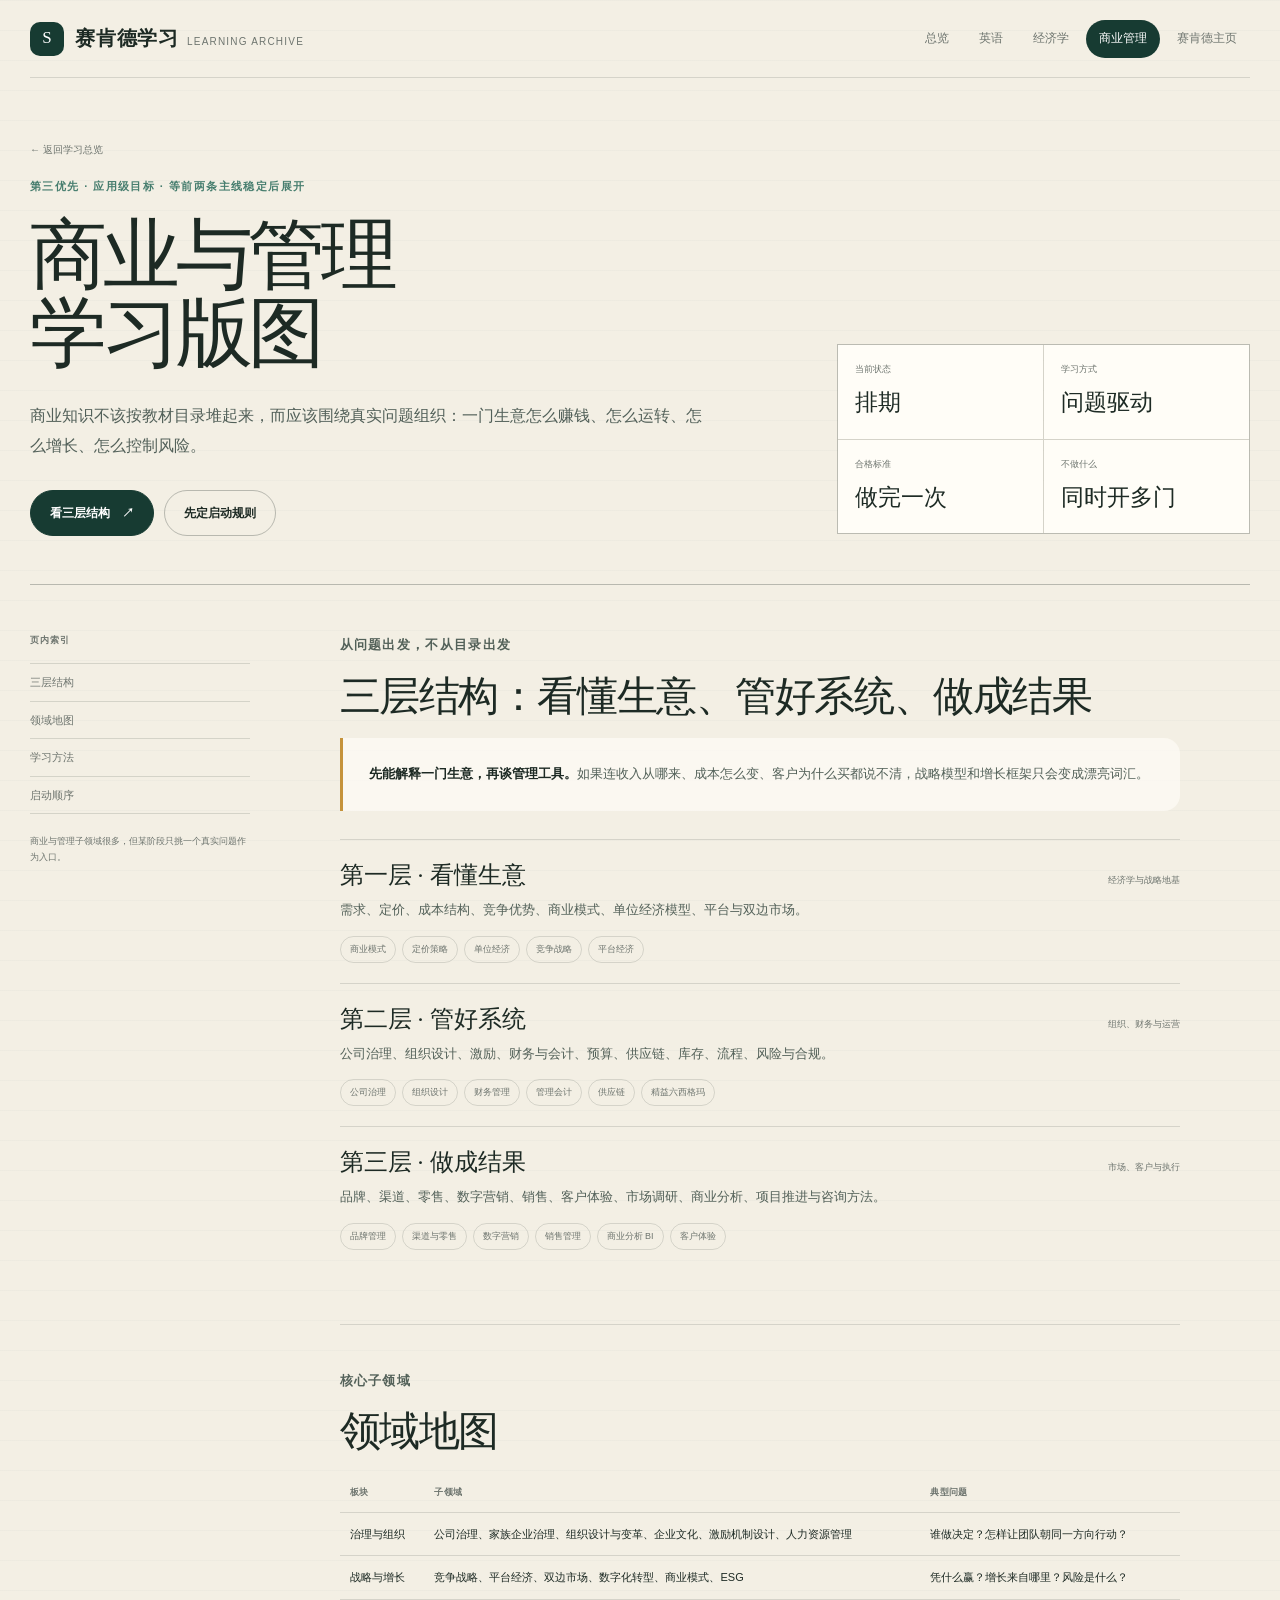
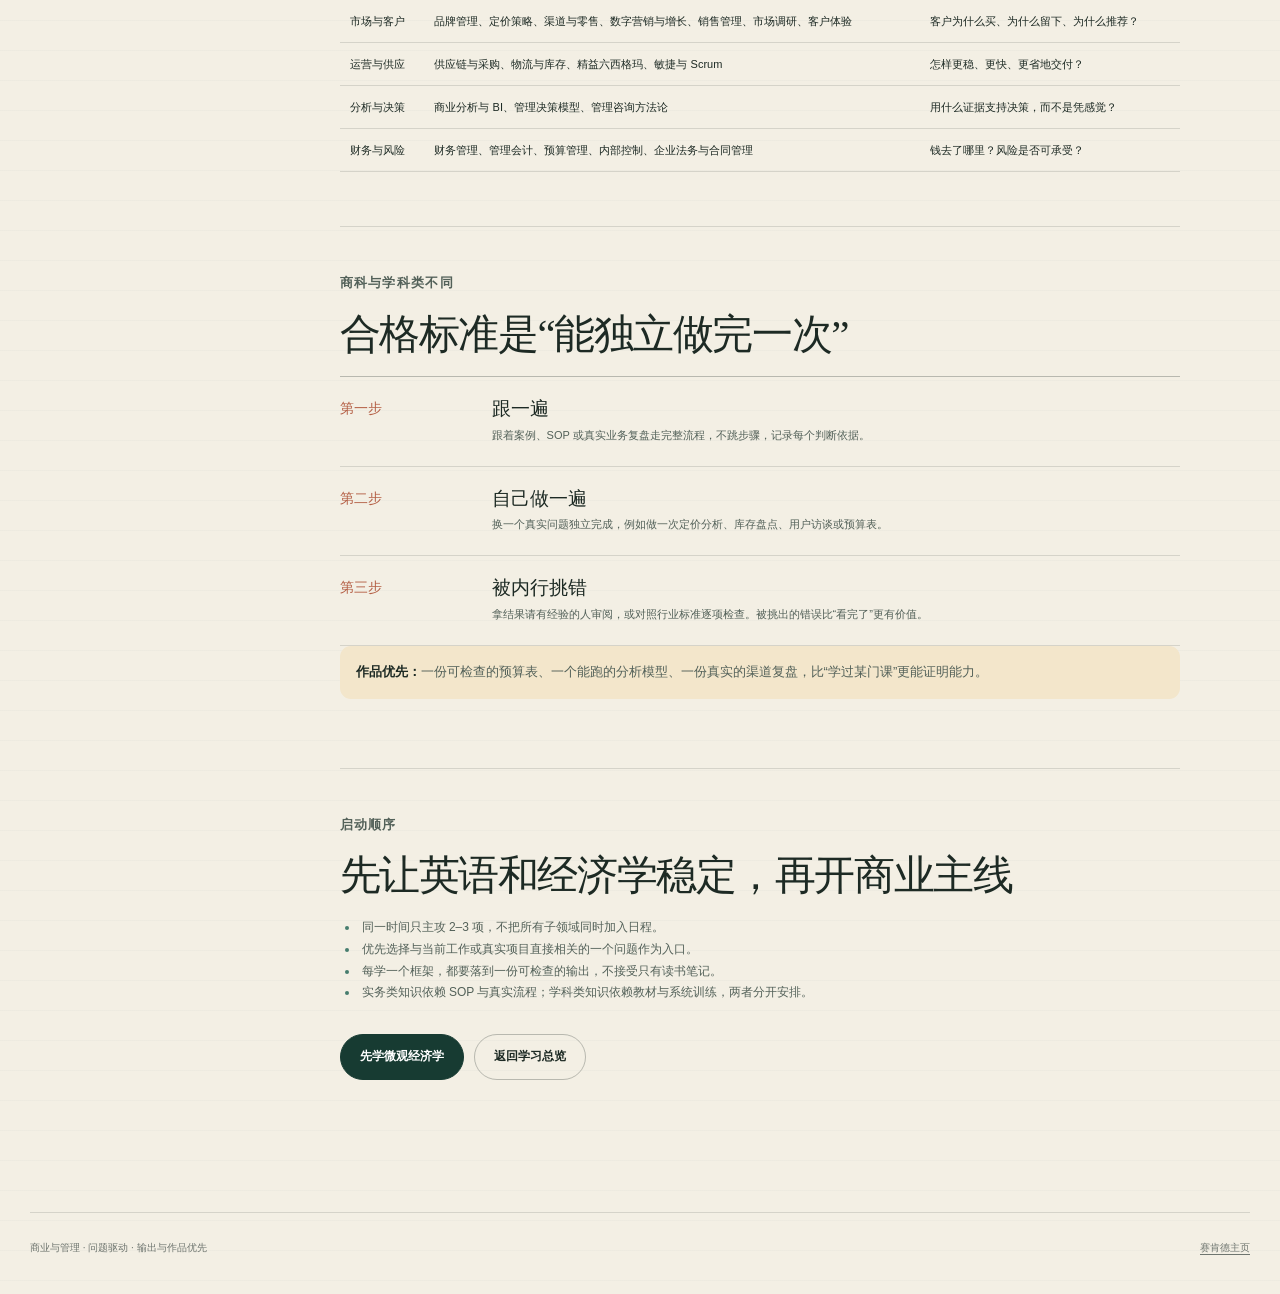
==== business/index.html @ c2c93872 "新增赛肯德学习站" ====
<!doctype html>
<html lang="zh-CN">
<head>
  <meta charset="utf-8" />
  <meta name="viewport" content="width=device-width, initial-scale=1" />
  <title>商业与管理学习版图｜赛肯德学习</title>
  <meta name="description" content="商业与管理学习版图：战略、组织、营销、运营、供应链、财务与商业分析，以真实业务问题组织学习。" />
  <meta name="theme-color" content="#f3efe4" />
  <link rel="canonical" href="https://learn.saikende.cn/business/" />
  <link rel="icon" href="data:image/svg+xml,%3Csvg xmlns='http://www.w3.org/2000/svg' viewBox='0 0 64 64'%3E%3Crect width='64' height='64' rx='17' fill='%23173b32'/%3E%3Cpath d='M18 18h28v7H18zm0 11h20v7H18zm0 11h28v7H18z' fill='%23f3efe4'/%3E%3C/svg%3E" />
  <link rel="stylesheet" href="../assets/site.css" />
  <link rel="stylesheet" href="../assets/content.css" />
</head>
<body>
  <header class="page-wrap site-head">
    <a class="brand" href="/" aria-label="赛肯德学习首页">
      <span class="brand-mark">S</span>
      <span class="brand-copy"><strong>赛肯德学习</strong><span>LEARNING ARCHIVE</span></span>
    </a>
    <nav class="site-nav" aria-label="主导航">
      <a href="/">总览</a>
      <a href="../english/">英语</a>
      <a href="../economics/microeconomics/">经济学</a>
      <a href="./" aria-current="page">商业管理</a>
      <a href="https://saikende.cn/">赛肯德主页</a>
    </nav>
  </header>

  <main class="page-wrap">
    <section class="track-hero">
      <div>
        <a class="back-link" href="/">← 返回学习总览</a>
        <p class="hero-mark">第三优先 · 应用级目标 · 等前两条主线稳定后展开</p>
        <h1>商业与管理<br />学习版图</h1>
        <p class="hero-lead">商业知识不该按教材目录堆起来，而应该围绕真实问题组织：一门生意怎么赚钱、怎么运转、怎么增长、怎么控制风险。</p>
        <div class="hero-actions">
          <a class="button button--primary" href="#layers">看三层结构 <span aria-hidden="true">↗</span></a>
          <a class="button" href="#rules">先定启动规则</a>
        </div>
      </div>
      <aside class="track-aside">
        <div class="stat-grid">
          <div class="stat"><small>当前状态</small><strong>排期</strong></div>
          <div class="stat"><small>学习方式</small><strong>问题驱动</strong></div>
          <div class="stat"><small>合格标准</small><strong>做完一次</strong></div>
          <div class="stat"><small>不做什么</small><strong>同时开多门</strong></div>
        </div>
      </aside>
    </section>

    <div class="article-shell">
      <aside class="side-index">
        <h2>页内索引</h2>
        <nav aria-label="页内目录">
          <a href="#layers">三层结构</a>
          <a href="#map">领域地图</a>
          <a href="#method">学习方法</a>
          <a href="#rules">启动顺序</a>
        </nav>
        <p class="side-note">商业与管理子领域很多，但某阶段只挑一个真实问题作为入口。</p>
      </aside>

      <article class="content">
        <section class="content-section" id="layers">
          <p class="section-kicker">从问题出发，不从目录出发</p>
          <h2>三层结构：看懂生意、管好系统、做成结果</h2>
          <div class="lead-box">
            <p><strong>先能解释一门生意，再谈管理工具。</strong>如果连收入从哪来、成本怎么变、客户为什么买都说不清，战略模型和增长框架只会变成漂亮词汇。</p>
          </div>

          <div class="layer">
            <div class="layer-head"><h3>第一层 · 看懂生意</h3><span>经济学与战略地基</span></div>
            <p>需求、定价、成本结构、竞争优势、商业模式、单位经济模型、平台与双边市场。</p>
            <div class="tag-list"><span class="tag">商业模式</span><span class="tag">定价策略</span><span class="tag">单位经济</span><span class="tag">竞争战略</span><span class="tag">平台经济</span></div>
          </div>
          <div class="layer">
            <div class="layer-head"><h3>第二层 · 管好系统</h3><span>组织、财务与运营</span></div>
            <p>公司治理、组织设计、激励、财务与会计、预算、供应链、库存、流程、风险与合规。</p>
            <div class="tag-list"><span class="tag">公司治理</span><span class="tag">组织设计</span><span class="tag">财务管理</span><span class="tag">管理会计</span><span class="tag">供应链</span><span class="tag">精益六西格玛</span></div>
          </div>
          <div class="layer">
            <div class="layer-head"><h3>第三层 · 做成结果</h3><span>市场、客户与执行</span></div>
            <p>品牌、渠道、零售、数字营销、销售、客户体验、市场调研、商业分析、项目推进与咨询方法。</p>
            <div class="tag-list"><span class="tag">品牌管理</span><span class="tag">渠道与零售</span><span class="tag">数字营销</span><span class="tag">销售管理</span><span class="tag">商业分析 BI</span><span class="tag">客户体验</span></div>
          </div>
        </section>

        <section class="content-section" id="map">
          <p class="section-kicker">核心子领域</p>
          <h2>领域地图</h2>
          <table class="map-table">
            <thead><tr><th>板块</th><th>子领域</th><th>典型问题</th></tr></thead>
            <tbody>
              <tr><td>治理与组织</td><td>公司治理、家族企业治理、组织设计与变革、企业文化、激励机制设计、人力资源管理</td><td>谁做决定？怎样让团队朝同一方向行动？</td></tr>
              <tr><td>战略与增长</td><td>竞争战略、平台经济、双边市场、数字化转型、商业模式、ESG</td><td>凭什么赢？增长来自哪里？风险是什么？</td></tr>
              <tr><td>市场与客户</td><td>品牌管理、定价策略、渠道与零售、数字营销与增长、销售管理、市场调研、客户体验</td><td>客户为什么买、为什么留下、为什么推荐？</td></tr>
              <tr><td>运营与供应</td><td>供应链与采购、物流与库存、精益六西格玛、敏捷与 Scrum</td><td>怎样更稳、更快、更省地交付？</td></tr>
              <tr><td>分析与决策</td><td>商业分析与 BI、管理决策模型、管理咨询方法论</td><td>用什么证据支持决策，而不是凭感觉？</td></tr>
              <tr><td>财务与风险</td><td>财务管理、管理会计、预算管理、内部控制、企业法务与合同管理</td><td>钱去了哪里？风险是否可承受？</td></tr>
            </tbody>
          </table>
        </section>

        <section class="content-section" id="method">
          <p class="section-kicker">商科与学科类不同</p>
          <h2>合格标准是“能独立做完一次”</h2>
          <ol class="week-plan">
            <li><time>第一步</time><div><h3>跟一遍</h3><p>跟着案例、SOP 或真实业务复盘走完整流程，不跳步骤，记录每个判断依据。</p></div></li>
            <li><time>第二步</time><div><h3>自己做一遍</h3><p>换一个真实问题独立完成，例如做一次定价分析、库存盘点、用户访谈或预算表。</p></div></li>
            <li><time>第三步</time><div><h3>被内行挑错</h3><p>拿结果请有经验的人审阅，或对照行业标准逐项检查。被挑出的错误比“看完了”更有价值。</p></div></li>
          </ol>
          <p class="example"><strong>作品优先：</strong>一份可检查的预算表、一个能跑的分析模型、一份真实的渠道复盘，比“学过某门课”更能证明能力。</p>
        </section>

        <section class="content-section" id="rules">
          <p class="section-kicker">启动顺序</p>
          <h2>先让英语和经济学稳定，再开商业主线</h2>
          <ul class="dod-list">
            <li>同一时间只主攻 2–3 项，不把所有子领域同时加入日程。</li>
            <li>优先选择与当前工作或真实项目直接相关的一个问题作为入口。</li>
            <li>每学一个框架，都要落到一份可检查的输出，不接受只有读书笔记。</li>
            <li>实务类知识依赖 SOP 与真实流程；学科类知识依赖教材与系统训练，两者分开安排。</li>
          </ul>
          <div class="hero-actions">
            <a class="button button--primary" href="../economics/microeconomics/">先学微观经济学</a>
            <a class="button" href="/">返回学习总览</a>
          </div>
        </section>
      </article>
    </div>
  </main>

  <footer class="page-wrap site-footer">
    <p>商业与管理 · 问题驱动 · 输出与作品优先</p>
    <p><a href="https://saikende.cn/">赛肯德主页</a></p>
  </footer>
</body>
</html>
---- assets/site.css ----
:root {
  color-scheme: light;
  --paper: #f3efe4;
  --paper-2: #e9e2d3;
  --surface: #fffdf7;
  --ink: #1d2a24;
  --muted: #6e756f;
  --forest: #173b32;
  --forest-2: #245348;
  --mint: #467d6e;
  --ochre: #c5933b;
  --clay: #b45f45;
  --line: rgba(29, 42, 36, .14);
  --line-strong: rgba(29, 42, 36, .28);
  --focus: #b87420;
  --serif: "Songti SC", "STSong", "Noto Serif CJK SC", "Times New Roman", serif;
  --sans: "Hiragino Sans GB", "Microsoft YaHei", "Noto Sans CJK SC", sans-serif;
}
* { box-sizing: border-box; }
html { min-width: 320px; scroll-behavior: smooth; background: var(--paper); }
body {
  margin: 0;
  color: var(--ink);
  background:
    linear-gradient(rgba(23,59,50,.025) 1px, transparent 1px),
    var(--paper);
  background-size: 100% 30px;
  font-family: var(--sans);
  font-size: 15px;
  line-height: 1.65;
  overflow-x: hidden;
  -webkit-font-smoothing: antialiased;
  text-rendering: optimizeLegibility;
}
a { color: inherit; }
button { font: inherit; color: inherit; }
:focus-visible { outline: 3px solid var(--focus); outline-offset: 3px; }
.page-wrap { width: min(calc(100% - 40px), 1220px); margin: 0 auto; }

.site-head {
  min-height: 78px;
  display: flex;
  align-items: center;
  justify-content: space-between;
  gap: 28px;
  border-bottom: 1px solid var(--line);
}
.brand { display: inline-flex; align-items: center; gap: 11px; text-decoration: none; }
.brand-mark {
  display: grid;
  width: 34px;
  height: 34px;
  place-items: center;
  border-radius: 10px;
  color: #fff;
  background: var(--forest);
  font-family: var(--serif);
  font-size: 17px;
}
.brand-copy { display: flex; align-items: baseline; gap: 8px; }
.brand-copy strong { font-family: var(--serif); font-size: 20px; font-weight: 600; letter-spacing: .04em; }
.brand-copy span { color: var(--muted); font-size: 10px; letter-spacing: .12em; }
.site-nav { display: flex; align-items: center; gap: 4px; }
.site-nav a {
  display: inline-flex;
  align-items: center;
  min-height: 38px;
  padding: 0 13px;
  border-radius: 999px;
  color: var(--muted);
  font-size: 12px;
  text-decoration: none;
  transition: color .16s ease, background .16s ease;
}
.site-nav a:hover { color: var(--ink); background: rgba(255,255,255,.55); }
.site-nav a[aria-current="page"] { color: #fff; background: var(--forest); }
.home-hero {
  display: grid;
  grid-template-columns: minmax(0, 1.42fr) minmax(300px, .58fr);
  gap: clamp(38px, 7vw, 96px);
  align-items: end;
  padding: clamp(52px, 8vw, 106px) 0 54px;
}
.hero-copy { max-width: 760px; }
.hero-mark { margin: 0 0 22px; color: var(--mint); font-size: 11px; font-weight: 700; letter-spacing: .13em; }
.home-hero h1,
.track-hero h1 {
  margin: 0;
  font-family: var(--serif);
  font-size: clamp(50px, 7vw, 92px);
  font-weight: 500;
  line-height: 1.02;
  letter-spacing: -.055em;
}
.home-hero h1 em { font-style: normal; color: var(--clay); }
.hero-lead { max-width: 630px; margin: 28px 0 0; color: #526059; font-size: 16px; line-height: 1.85; }
.hero-actions { display: flex; flex-wrap: wrap; gap: 10px; margin-top: 30px; }
.button {
  display: inline-flex;
  align-items: center;
  gap: 12px;
  min-height: 46px;
  padding: 0 19px;
  border: 1px solid var(--line-strong);
  border-radius: 999px;
  font-size: 12px;
  font-weight: 650;
  text-decoration: none;
  transition: transform .18s ease, background .18s ease;
}
.button:hover { transform: translateY(-2px); }
.button--primary { color: #fff; background: var(--forest); border-color: var(--forest); }
.today-card {
  position: relative;
  overflow: hidden;
  padding: 27px;
  border-radius: 24px 24px 24px 5px;
  color: #f4efe3;
  background: var(--forest);
  box-shadow: 0 28px 70px rgba(23,59,50,.16);
}
.today-card::before {
  position: absolute;
  top: -92px;
  right: -82px;
  width: 230px;
  height: 230px;
  border: 1px solid rgba(255,255,255,.12);
  border-radius: 50%;
  content: "";
}
.today-card h2 { margin: 0 0 22px; font-family: var(--serif); font-size: 23px; font-weight: 500; }
.today-list { display: grid; gap: 0; margin: 0; padding: 0; list-style: none; }
.today-list li { display: grid; grid-template-columns: 34px 1fr; gap: 11px; padding: 14px 0; border-top: 1px solid rgba(255,255,255,.13); }
.today-list span { color: var(--ochre); font-family: var(--serif); font-size: 12px; }
.today-list a { text-decoration-color: rgba(255,255,255,.3); text-underline-offset: 3px; }
.today-list small { display: block; margin-top: 2px; color: rgba(244,239,227,.55); font-size: 10px; }
.today-date { margin: 19px 0 0; color: rgba(244,239,227,.45); font-size: 9px; letter-spacing: .08em; }

.priority-band {
  display: grid;
  grid-template-columns: repeat(3, 1fr);
  margin: 0 0 76px;
  border-top: 1px solid var(--line-strong);
  border-bottom: 1px solid var(--line-strong);
}
.priority-item { min-height: 118px; padding: 20px 24px; display: grid; grid-template-columns: 32px 1fr; gap: 13px; }
.priority-item + .priority-item { border-left: 1px solid var(--line); }
.priority-item > span { color: var(--mint); font-family: var(--serif); font-size: 12px; }
.priority-item h2 { margin: 0 0 5px; font-family: var(--serif); font-size: 22px; font-weight: 500; }
.priority-item p { margin: 0; color: var(--muted); font-size: 11px; line-height: 1.6; }

.section { padding: 0 0 76px; }
.section-heading { display: flex; align-items: end; justify-content: space-between; gap: 24px; margin-bottom: 24px; }
.section-heading h2 { margin: 0; font-family: var(--serif); font-size: clamp(32px, 4vw, 48px); font-weight: 500; letter-spacing: -.035em; }
.section-heading p { max-width: 410px; margin: 0; color: var(--muted); font-size: 12px; line-height: 1.7; text-align: right; }
.focus-grid { display: grid; grid-template-columns: 1.15fr .85fr; gap: 14px; }
.focus-card {
  position: relative;
  min-height: 330px;
  padding: 29px;
  display: flex;
  flex-direction: column;
  border: 1px solid var(--line);
  border-radius: 22px;
  background: rgba(255,253,247,.68);
  text-decoration: none;
  transition: transform .2s ease, border-color .2s ease;
}
.focus-card:hover { transform: translateY(-3px); border-color: var(--line-strong); }
.focus-card--dark { color: #f5f0e4; background: var(--forest); border-color: var(--forest); }
.focus-top { display: flex; align-items: center; justify-content: space-between; gap: 16px; }
.focus-tag { font-size: 10px; letter-spacing: .08em; opacity: .66; }
.focus-arrow { font-size: 18px; }
.focus-card h3 { max-width: 560px; margin: auto 0 12px; font-family: var(--serif); font-size: clamp(32px, 4vw, 48px); font-weight: 500; line-height: 1.08; letter-spacing: -.04em; }
.focus-card p { max-width: 540px; margin: 0; color: var(--muted); font-size: 12px; line-height: 1.8; }
.focus-card--dark p { color: rgba(245,240,228,.58); }
.focus-meta { display: flex; flex-wrap: wrap; gap: 8px 16px; margin-top: 22px; color: var(--muted); font-size: 10px; }
.focus-card--dark .focus-meta { color: rgba(245,240,228,.5); }

.map-list { margin: 0; padding: 0; list-style: none; border-top: 1px solid var(--line-strong); }
.map-row { display: grid; grid-template-columns: 48px minmax(150px, .56fr) 1fr auto; gap: 18px; align-items: center; padding: 19px 8px; border-bottom: 1px solid var(--line); }
.map-row > span:first-child { color: var(--muted); font-family: var(--serif); font-size: 11px; }
.map-row h3 { margin: 0; font-family: var(--serif); font-size: 21px; font-weight: 500; }
.map-row p { margin: 0; color: var(--muted); font-size: 11px; line-height: 1.7; }
.map-status { padding: 5px 9px; border: 1px solid var(--line); border-radius: 999px; color: var(--muted); font-size: 9px; white-space: nowrap; }
.map-status--now { color: var(--forest); border-color: rgba(23,59,50,.35); background: rgba(70,125,110,.08); }

.weekly-panel {
  display: grid;
  grid-template-columns: .82fr 1.18fr;
  gap: 34px;
  padding: 34px;
  border-radius: 24px;
  color: #f4efe3;
  background: var(--forest);
}
.weekly-intro h2 { margin: 0 0 14px; font-family: var(--serif); font-size: 38px; font-weight: 500; line-height: 1.1; }
.weekly-intro p { max-width: 340px; margin: 0; color: rgba(244,239,227,.58); font-size: 12px; line-height: 1.8; }
.weekly-count { display: inline-block; margin-top: 24px; color: var(--ochre); font-size: 11px; }
.check-list { display: grid; gap: 8px; }
.check-item {
  width: 100%;
  min-height: 49px;
  padding: 10px 14px;
  display: grid;
  grid-template-columns: 24px 1fr auto;
  gap: 11px;
  align-items: center;
  border: 1px solid rgba(255,255,255,.13);
  border-radius: 12px;
  color: #f4efe3;
  background: rgba(255,255,255,.035);
  text-align: left;
  cursor: pointer;
}
.check-box { display: grid; width: 21px; height: 21px; place-items: center; border: 1px solid rgba(255,255,255,.3); border-radius: 50%; font-size: 11px; }
.check-item span:nth-child(2) { font-size: 12px; }
.check-item small { color: rgba(244,239,227,.43); font-size: 9px; }
.check-item[aria-pressed="true"] { color: rgba(244,239,227,.5); background: rgba(255,255,255,.07); }
.check-item[aria-pressed="true"] span:nth-child(2) { text-decoration: line-through; }
.check-item[aria-pressed="true"] .check-box { color: var(--forest); background: var(--ochre); border-color: var(--ochre); }

.site-footer { display: flex; justify-content: space-between; gap: 24px; padding: 27px 0 38px; border-top: 1px solid var(--line); color: var(--muted); font-size: 10px; }
.site-footer p { margin: 0; }
.site-footer a { text-underline-offset: 3px; }

.track-hero { display: grid; grid-template-columns: 1.3fr .7fr; gap: 40px; align-items: end; padding: 58px 0 48px; border-bottom: 1px solid var(--line-strong); }
.track-hero h1 { font-size: clamp(48px, 6vw, 82px); }
.track-hero .hero-lead { max-width: 680px; }
.track-aside { padding: 24px 0 2px; }
.stat-grid { display: grid; grid-template-columns: repeat(2, 1fr); gap: 1px; background: var(--line); border: 1px solid var(--line); }
.stat { padding: 17px; background: var(--surface); }
.stat small { display: block; margin-bottom: 7px; color: var(--muted); font-size: 9px; }
.stat strong { font-family: var(--serif); font-size: 23px; font-weight: 500; }
.back-link { display: inline-flex; margin-bottom: 18px; color: var(--muted); font-size: 10px; text-decoration: none; }
.back-link:hover { color: var(--ink); }

@media (max-width: 880px) {
  .home-hero, .track-hero { grid-template-columns: 1fr; }
  .today-card { max-width: 600px; }
  .priority-band { grid-template-columns: 1fr; }
  .priority-item + .priority-item { border-top: 1px solid var(--line); border-left: 0; }
  .focus-grid, .weekly-panel { grid-template-columns: 1fr; }
  .map-row { grid-template-columns: 36px 1fr auto; }
  .map-row p { grid-column: 2 / -1; }
  .track-aside { max-width: 580px; }
}
@media (max-width: 620px) {
  .page-wrap { width: min(calc(100% - 28px), 1220px); }
  .site-head { min-height: 68px; align-items: center; flex-wrap: wrap; gap: 6px; padding: 13px 0 10px; }
  .brand-copy span { display: none; }
  .site-nav { flex: 0 0 100%; gap: 2px; justify-content: space-between; }
  .site-nav a { min-height: 31px; padding: 0 7px; font-size: 10px; }
  .home-hero { padding: 38px 0 36px; }
  .home-hero h1 { font-size: clamp(38px, 11vw, 50px); }
  .hero-lead { font-size: 14px; }
  .priority-band { margin-bottom: 56px; }
  .section { padding-bottom: 56px; }
  .section-heading { display: block; }
  .section-heading p { margin-top: 10px; text-align: left; }
  .focus-card { min-height: 290px; padding: 23px; }
  .map-row { grid-template-columns: 30px 1fr; gap: 10px 12px; }
  .map-status { justify-self: start; grid-column: 2; }
  .weekly-panel { padding: 24px 19px; }
  .check-item { grid-template-columns: 24px 1fr; }
  .check-item small { display: none; }
  .site-footer { display: block; line-height: 1.7; }
  .site-footer p + p { margin-top: 6px; }
  .track-hero { padding: 40px 0 36px; }
  .track-hero h1 { font-size: clamp(43px, 13vw, 60px); }
}
@media (prefers-reduced-motion: reduce) {
  html { scroll-behavior: auto; }
  *, *::before, *::after { transition-duration: .01ms !important; }
}
---- assets/content.css ----
.article-shell {
  display: grid;
  grid-template-columns: 220px minmax(0, 1fr);
  gap: clamp(38px, 7vw, 92px);
  padding: 48px 0 78px;
}
.side-index { position: sticky; top: 24px; align-self: start; }
.side-index h2 { margin: 0 0 15px; color: var(--muted); font-size: 9px; font-weight: 650; letter-spacing: .11em; }
.side-index nav { display: grid; gap: 0; border-top: 1px solid var(--line); }
.side-index a { padding: 10px 0; border-bottom: 1px solid var(--line); color: var(--muted); font-size: 11px; line-height: 1.5; text-decoration: none; }
.side-index a:hover { color: var(--ink); }
.side-note { margin: 20px 0 0; color: var(--muted); font-size: 9px; line-height: 1.7; }
.content { min-width: 0; max-width: 840px; }
.content-section { padding: 0 0 54px; scroll-margin-top: 24px; }
.content-section + .content-section { border-top: 1px solid var(--line); padding-top: 44px; }
.section-kicker { margin: 0 0 7px; color: var(--mint); font-size: 9px; font-weight: 700; letter-spacing: .1em; }
.content h2 { margin: 0 0 18px; font-family: var(--serif); font-size: clamp(29px, 3.4vw, 41px); font-weight: 500; line-height: 1.15; letter-spacing: -.035em; }
.content h3 { margin: 0 0 9px; font-family: var(--serif); font-size: 24px; font-weight: 500; line-height: 1.25; }
.content p { margin: 0 0 15px; color: #536159; font-size: 13px; line-height: 1.9; }
.content p strong { color: var(--ink); }
.lead-box {
  margin: 0 0 28px;
  padding: 24px 26px;
  border-left: 3px solid var(--ochre);
  border-radius: 0 16px 16px 0;
  background: rgba(255,253,247,.7);
}
.lead-box p:last-child { margin-bottom: 0; }
.rule-grid { display: grid; grid-template-columns: repeat(3, 1fr); gap: 10px; margin: 22px 0 0; }
.rule { min-height: 130px; padding: 18px; border: 1px solid var(--line); border-radius: 16px; background: rgba(255,253,247,.55); }
.rule span { color: var(--clay); font-family: var(--serif); font-size: 12px; }
.rule h3 { margin: 22px 0 5px; font-size: 18px; }
.rule p { margin: 0; font-size: 10px; line-height: 1.7; }
.stage-list { display: grid; gap: 10px; }
.stage {
  padding: 0;
  border: 1px solid var(--line);
  border-radius: 16px;
  background: rgba(255,253,247,.62);
  overflow: hidden;
}
.stage summary {
  padding: 19px 21px;
  display: grid;
  grid-template-columns: 54px 1fr auto;
  gap: 15px;
  align-items: center;
  cursor: pointer;
  list-style: none;
}
.stage summary::-webkit-details-marker { display: none; }
.stage summary > span:first-child { color: var(--mint); font-family: var(--serif); font-size: 11px; }
.stage summary h3 { margin: 0; font-size: 20px; }
.stage summary small { display: block; margin-top: 2px; color: var(--muted); font-size: 9px; }
.stage summary::after { content: "+"; color: var(--muted); font-family: var(--serif); font-size: 20px; }
.stage[open] summary::after { content: "−"; }
.stage[open] summary { border-bottom: 1px solid var(--line); background: rgba(70,125,110,.055); }
.stage-body { padding: 21px; }
.stage-body p:last-child { margin-bottom: 0; }
.dod-list { margin: 13px 0 0; padding: 0 0 0 19px; color: #536159; font-size: 12px; line-height: 1.8; }
.dod-list li { padding-left: 3px; }
.dod-list li::marker { color: var(--mint); }
.example { margin-top: 18px; padding: 14px 16px; border-radius: 11px; color: #6c4a29; background: #f3e6cb; font-size: 11px; line-height: 1.75; }
.example strong { color: #50331a; }

.diagnostic-actions { display: flex; flex-wrap: wrap; gap: 10px; margin: 22px 0 34px; }
.question-group { padding: 0 0 45px; }
.question-group + .question-group { border-top: 1px solid var(--line); padding-top: 40px; }
.group-head { display: grid; grid-template-columns: 44px 1fr auto; gap: 16px; align-items: baseline; margin-bottom: 22px; }
.group-letter { display: grid; width: 38px; height: 38px; place-items: center; border-radius: 50%; color: #fff; background: var(--forest); font-family: var(--serif); font-size: 16px; }
.group-head h2 { margin: 0; }
.group-head span { color: var(--muted); font-size: 10px; }
.question { padding: 17px 0; border-top: 1px solid rgba(29,42,36,.09); }
.question:first-of-type { border-top: 0; }
.question h3 { display: grid; grid-template-columns: 38px 1fr; gap: 7px; margin: 0 0 6px; font-family: var(--sans); font-size: 13px; font-weight: 650; line-height: 1.7; }
.question h3 span { color: var(--clay); font-family: var(--serif); font-weight: 500; }
.question p { margin: 0 0 0 45px; font-size: 12px; line-height: 1.8; }
.answer-key { margin-top: 12px; padding: 24px; border-radius: 18px; color: #f4efe3; background: var(--forest); }
.answer-key summary { cursor: pointer; font-family: var(--serif); font-size: 23px; }
.answer-table { width: 100%; margin-top: 20px; border-collapse: collapse; font-size: 11px; line-height: 1.7; }
.answer-table th, .answer-table td { padding: 11px 12px; border-top: 1px solid rgba(255,255,255,.13); text-align: left; vertical-align: top; }
.answer-table th { width: 58px; color: var(--ochre); font-family: var(--serif); font-weight: 500; }
.score-table { width: 100%; margin: 15px 0 0; border-collapse: collapse; font-size: 12px; }
.score-table th, .score-table td { padding: 12px 14px; border-bottom: 1px solid var(--line); text-align: left; }
.score-table th { color: var(--muted); font-size: 9px; font-weight: 650; letter-spacing: .05em; }
.score-table td:first-child { font-family: var(--serif); font-size: 17px; }
.signal-list { margin: 18px 0 0; padding: 0; list-style: none; }
.signal-list li { padding: 10px 0 10px 22px; border-top: 1px solid var(--line); color: #536159; font-size: 11px; }
.signal-list li::before { float: left; margin-left: -22px; color: var(--clay); content: "→"; }

.exam-strip { display: grid; grid-template-columns: repeat(3, 1fr); gap: 1px; margin: 0 0 38px; border: 1px solid var(--line); background: var(--line); }
.exam-strip div { min-height: 116px; padding: 18px; background: var(--surface); }
.exam-strip small { display: block; margin-bottom: 8px; color: var(--muted); font-size: 9px; }
.exam-strip strong { font-family: var(--serif); font-size: 27px; font-weight: 500; line-height: 1.2; }
.exam-strip p { margin: 5px 0 0; color: var(--muted); font-size: 9px; line-height: 1.5; }
.week-plan { margin: 0; padding: 0; list-style: none; border-top: 1px solid var(--line-strong); }
.week-plan li { display: grid; grid-template-columns: 130px 1fr; gap: 22px; padding: 20px 0; border-bottom: 1px solid var(--line); }
.week-plan time { color: var(--clay); font-family: var(--serif); font-size: 14px; }
.week-plan h3 { margin: 0 0 4px; font-size: 19px; }
.week-plan p { margin: 0; font-size: 11px; }
.daily-table, .map-table { width: 100%; border-collapse: collapse; font-size: 11px; }
.daily-table th, .daily-table td, .map-table th, .map-table td { padding: 12px 10px; border-bottom: 1px solid var(--line); text-align: left; vertical-align: top; }
.daily-table th, .map-table th { color: var(--muted); font-size: 9px; font-weight: 650; letter-spacing: .04em; }
.daily-table td:first-child { font-family: var(--serif); font-size: 15px; white-space: nowrap; }
.resource-list { margin: 0; padding: 0; list-style: none; border-top: 1px solid var(--line); }
.resource-list li { display: grid; grid-template-columns: 120px 1fr; gap: 18px; padding: 14px 0; border-bottom: 1px solid var(--line); font-size: 11px; }
.resource-list span { color: var(--muted); }
.resource-list a { text-underline-offset: 3px; }
.layer { padding: 20px 0; border-top: 1px solid var(--line); }
.layer-head { display: flex; align-items: baseline; justify-content: space-between; gap: 18px; }
.layer h3 { margin: 0; }
.layer-head span { color: var(--muted); font-size: 9px; }
.layer p { margin: 8px 0 0; }
.tag-list { display: flex; flex-wrap: wrap; gap: 6px; margin-top: 13px; }
.tag { padding: 5px 9px; border: 1px solid var(--line); border-radius: 999px; color: var(--muted); font-size: 9px; }

@media (max-width: 820px) {
  .article-shell { grid-template-columns: 1fr; padding-top: 34px; }
  .side-index { position: static; }
  .side-index nav { grid-template-columns: repeat(2, 1fr); }
  .side-index a { padding-right: 10px; }
  .side-note { display: none; }
  .content { max-width: none; }
}
@media (max-width: 620px) {
  .rule-grid, .exam-strip { grid-template-columns: 1fr; }
  .stage summary { grid-template-columns: 40px 1fr auto; padding: 16px; }
  .stage summary h3 { font-size: 18px; }
  .stage-body { padding: 17px; }
  .group-head { grid-template-columns: 38px 1fr; }
  .group-head span { grid-column: 2; }
  .question p { margin-left: 0; }
  .answer-key { padding: 18px; }
  .answer-table th, .answer-table td { padding: 9px 7px; }
  .week-plan li { grid-template-columns: 1fr; gap: 6px; }
  .resource-list li { grid-template-columns: 1fr; gap: 3px; }
  .side-index nav { grid-template-columns: 1fr 1fr; }
}
@media print {
  .site-head, .site-footer, .diagnostic-actions, .back-link { display: none !important; }
  body { background: #fff; }
  .page-wrap { width: 100%; }
  .track-hero { padding-top: 0; }
  .article-shell { display: block; padding: 0; }
  .answer-key { color: #000; background: #fff; border: 1px solid #bbb; }
  .answer-table th, .answer-table td { border-color: #bbb; }
  .answer-table th { color: #000; }
}
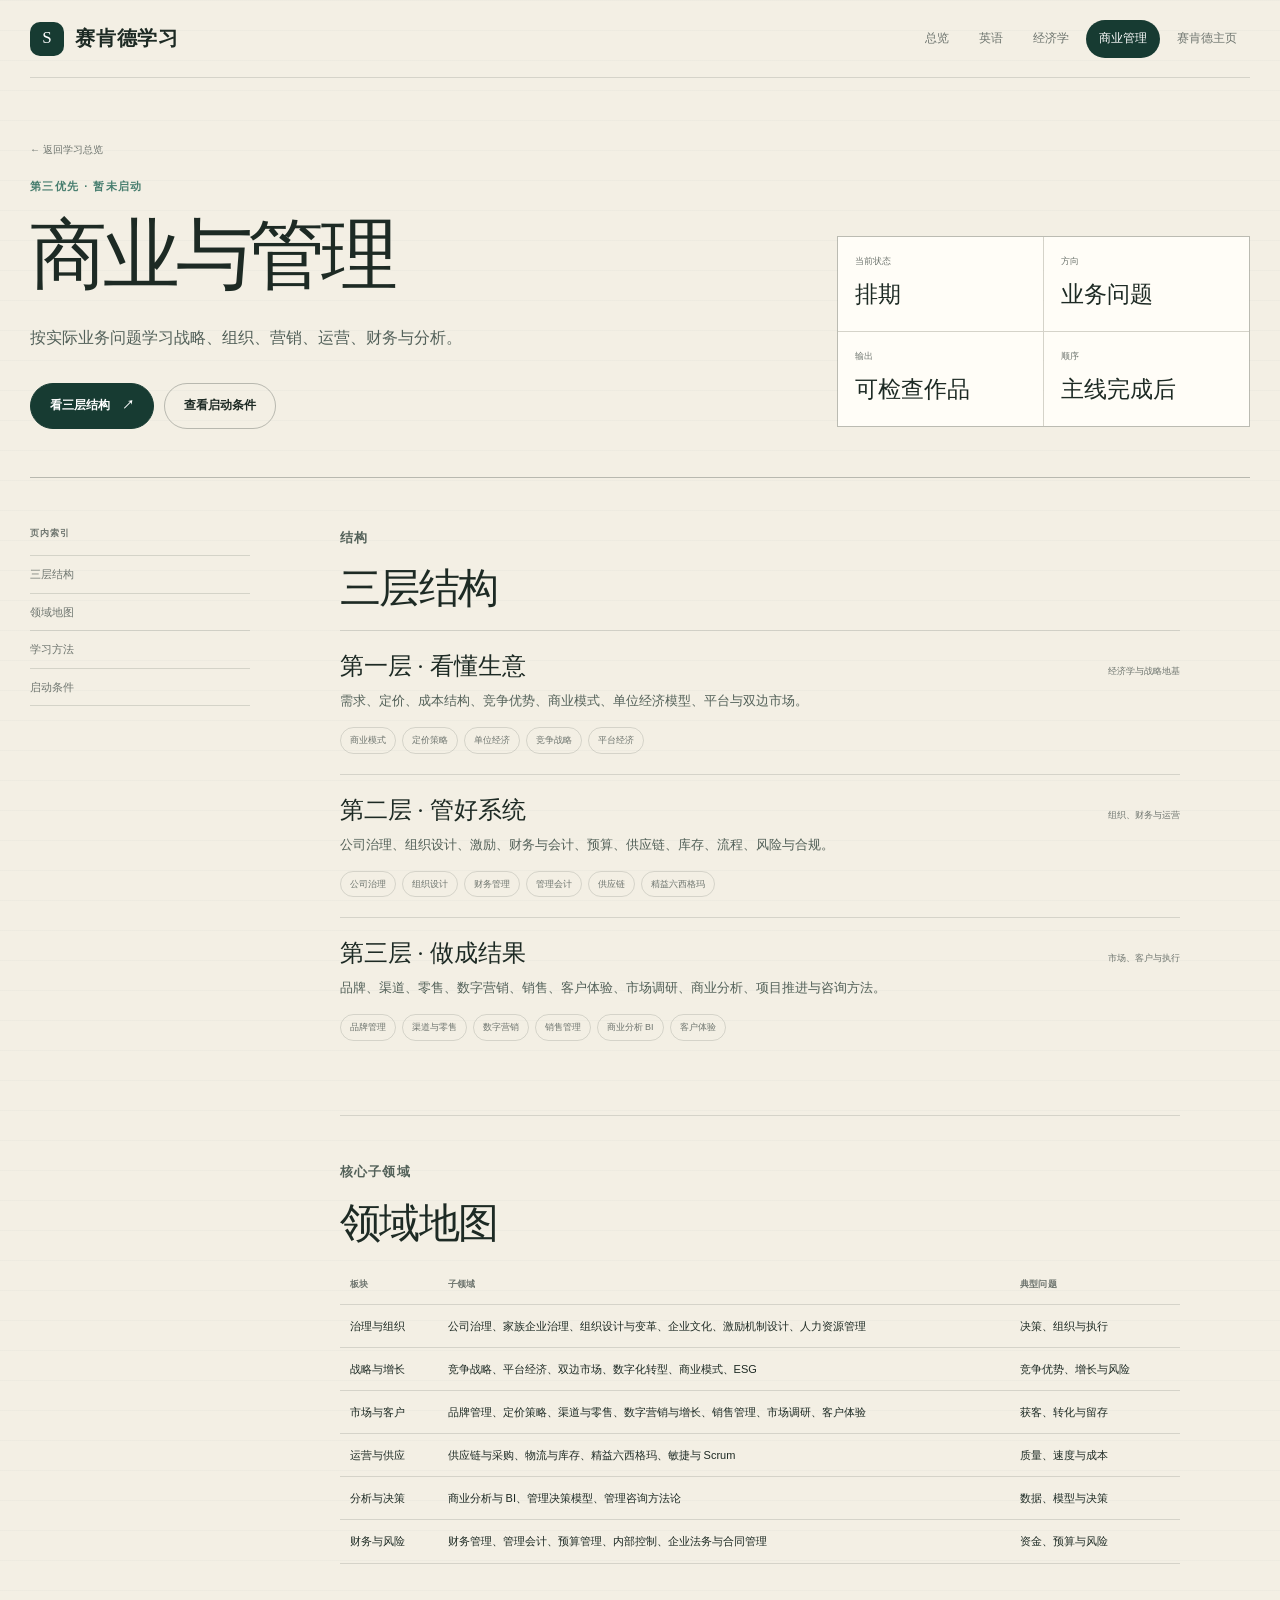
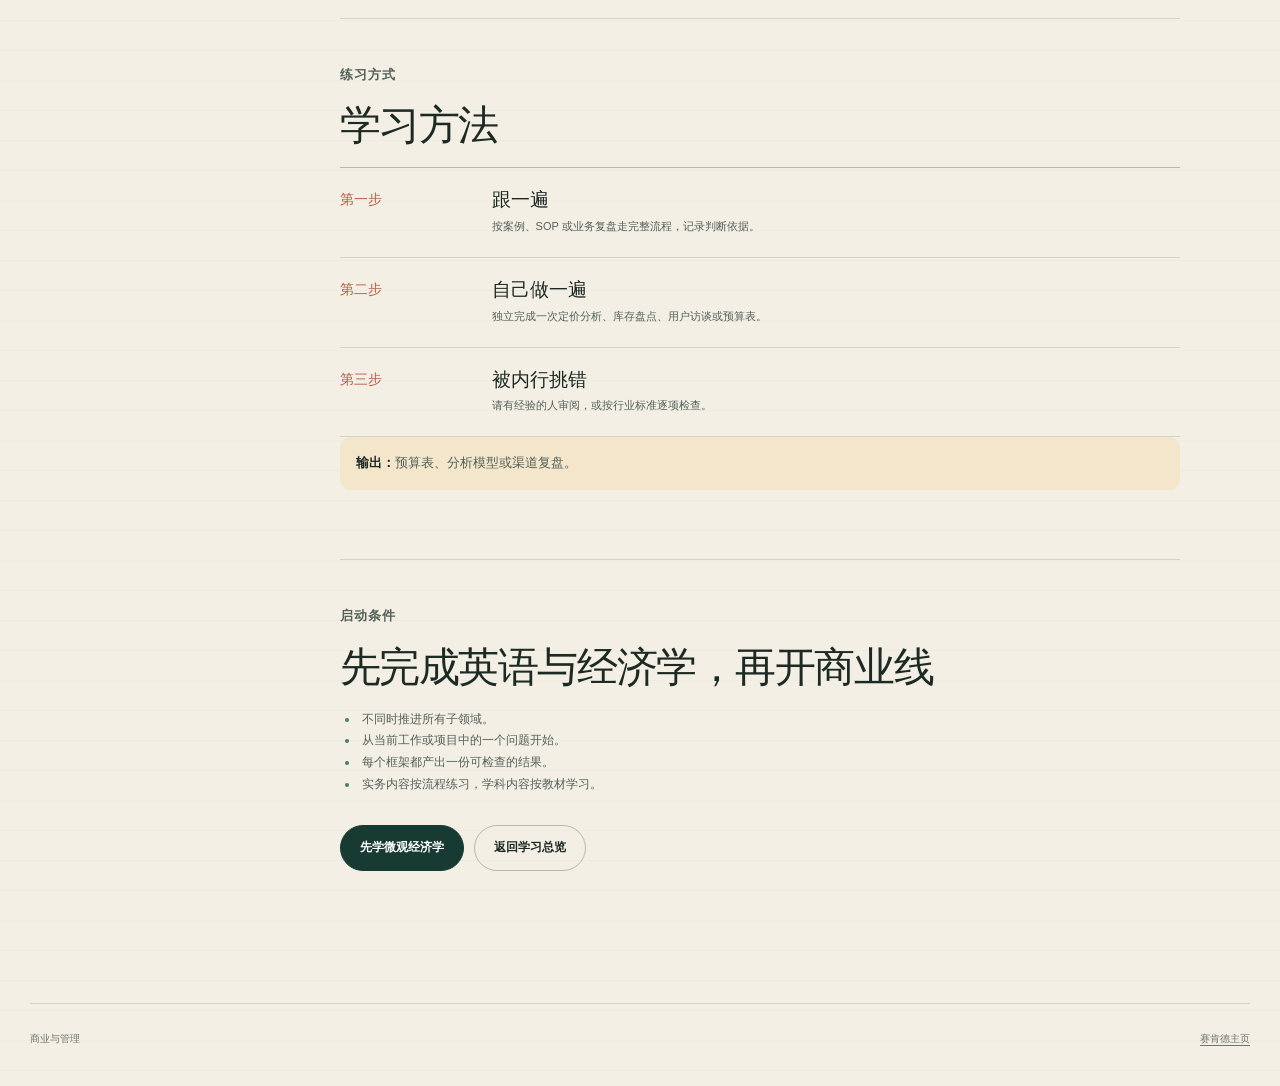
==== commit 428c4fea: "精简学习站文案与页面说明" ====
--- a/business/index.html
+++ b/business/index.html
@@ -3,7 +3,7 @@
 <head>
   <meta charset="utf-8" />
   <meta name="viewport" content="width=device-width, initial-scale=1" />
-  <title>商业与管理学习版图｜赛肯德学习</title>
+  <title>商业与管理｜赛肯德学习</title>
   <meta name="description" content="商业与管理学习版图：战略、组织、营销、运营、供应链、财务与商业分析，以真实业务问题组织学习。" />
   <meta name="theme-color" content="#f3efe4" />
   <link rel="canonical" href="https://learn.saikende.cn/business/" />
@@ -15,7 +15,7 @@
   <header class="page-wrap site-head">
     <a class="brand" href="/" aria-label="赛肯德学习首页">
       <span class="brand-mark">S</span>
-      <span class="brand-copy"><strong>赛肯德学习</strong><span>LEARNING ARCHIVE</span></span>
+      <span class="brand-copy"><strong>赛肯德学习</strong></span>
     </a>
     <nav class="site-nav" aria-label="主导航">
       <a href="/">总览</a>
@@ -30,20 +30,20 @@
     <section class="track-hero">
       <div>
         <a class="back-link" href="/">← 返回学习总览</a>
-        <p class="hero-mark">第三优先 · 应用级目标 · 等前两条主线稳定后展开</p>
-        <h1>商业与管理<br />学习版图</h1>
-        <p class="hero-lead">商业知识不该按教材目录堆起来，而应该围绕真实问题组织：一门生意怎么赚钱、怎么运转、怎么增长、怎么控制风险。</p>
+        <p class="hero-mark">第三优先 · 暂未启动</p>
+        <h1>商业与管理</h1>
+        <p class="hero-lead">按实际业务问题学习战略、组织、营销、运营、财务与分析。</p>
         <div class="hero-actions">
           <a class="button button--primary" href="#layers">看三层结构 <span aria-hidden="true">↗</span></a>
-          <a class="button" href="#rules">先定启动规则</a>
+          <a class="button" href="#rules">查看启动条件</a>
         </div>
       </div>
       <aside class="track-aside">
         <div class="stat-grid">
           <div class="stat"><small>当前状态</small><strong>排期</strong></div>
-          <div class="stat"><small>学习方式</small><strong>问题驱动</strong></div>
-          <div class="stat"><small>合格标准</small><strong>做完一次</strong></div>
-          <div class="stat"><small>不做什么</small><strong>同时开多门</strong></div>
+          <div class="stat"><small>方向</small><strong>业务问题</strong></div>
+          <div class="stat"><small>输出</small><strong>可检查作品</strong></div>
+          <div class="stat"><small>顺序</small><strong>主线完成后</strong></div>
         </div>
       </aside>
     </section>
@@ -55,18 +55,14 @@
           <a href="#layers">三层结构</a>
           <a href="#map">领域地图</a>
           <a href="#method">学习方法</a>
-          <a href="#rules">启动顺序</a>
+          <a href="#rules">启动条件</a>
         </nav>
-        <p class="side-note">商业与管理子领域很多，但某阶段只挑一个真实问题作为入口。</p>
       </aside>
 
       <article class="content">
         <section class="content-section" id="layers">
-          <p class="section-kicker">从问题出发，不从目录出发</p>
-          <h2>三层结构：看懂生意、管好系统、做成结果</h2>
-          <div class="lead-box">
-            <p><strong>先能解释一门生意，再谈管理工具。</strong>如果连收入从哪来、成本怎么变、客户为什么买都说不清，战略模型和增长框架只会变成漂亮词汇。</p>
-          </div>
+          <p class="section-kicker">结构</p>
+          <h2>三层结构</h2>
 
           <div class="layer">
             <div class="layer-head"><h3>第一层 · 看懂生意</h3><span>经济学与战略地基</span></div>
@@ -91,35 +87,35 @@
           <table class="map-table">
             <thead><tr><th>板块</th><th>子领域</th><th>典型问题</th></tr></thead>
             <tbody>
-              <tr><td>治理与组织</td><td>公司治理、家族企业治理、组织设计与变革、企业文化、激励机制设计、人力资源管理</td><td>谁做决定？怎样让团队朝同一方向行动？</td></tr>
-              <tr><td>战略与增长</td><td>竞争战略、平台经济、双边市场、数字化转型、商业模式、ESG</td><td>凭什么赢？增长来自哪里？风险是什么？</td></tr>
-              <tr><td>市场与客户</td><td>品牌管理、定价策略、渠道与零售、数字营销与增长、销售管理、市场调研、客户体验</td><td>客户为什么买、为什么留下、为什么推荐？</td></tr>
-              <tr><td>运营与供应</td><td>供应链与采购、物流与库存、精益六西格玛、敏捷与 Scrum</td><td>怎样更稳、更快、更省地交付？</td></tr>
-              <tr><td>分析与决策</td><td>商业分析与 BI、管理决策模型、管理咨询方法论</td><td>用什么证据支持决策，而不是凭感觉？</td></tr>
-              <tr><td>财务与风险</td><td>财务管理、管理会计、预算管理、内部控制、企业法务与合同管理</td><td>钱去了哪里？风险是否可承受？</td></tr>
+              <tr><td>治理与组织</td><td>公司治理、家族企业治理、组织设计与变革、企业文化、激励机制设计、人力资源管理</td><td>决策、组织与执行</td></tr>
+              <tr><td>战略与增长</td><td>竞争战略、平台经济、双边市场、数字化转型、商业模式、ESG</td><td>竞争优势、增长与风险</td></tr>
+              <tr><td>市场与客户</td><td>品牌管理、定价策略、渠道与零售、数字营销与增长、销售管理、市场调研、客户体验</td><td>获客、转化与留存</td></tr>
+              <tr><td>运营与供应</td><td>供应链与采购、物流与库存、精益六西格玛、敏捷与 Scrum</td><td>质量、速度与成本</td></tr>
+              <tr><td>分析与决策</td><td>商业分析与 BI、管理决策模型、管理咨询方法论</td><td>数据、模型与决策</td></tr>
+              <tr><td>财务与风险</td><td>财务管理、管理会计、预算管理、内部控制、企业法务与合同管理</td><td>资金、预算与风险</td></tr>
             </tbody>
           </table>
         </section>
 
         <section class="content-section" id="method">
-          <p class="section-kicker">商科与学科类不同</p>
-          <h2>合格标准是“能独立做完一次”</h2>
+          <p class="section-kicker">练习方式</p>
+          <h2>学习方法</h2>
           <ol class="week-plan">
-            <li><time>第一步</time><div><h3>跟一遍</h3><p>跟着案例、SOP 或真实业务复盘走完整流程，不跳步骤，记录每个判断依据。</p></div></li>
-            <li><time>第二步</time><div><h3>自己做一遍</h3><p>换一个真实问题独立完成，例如做一次定价分析、库存盘点、用户访谈或预算表。</p></div></li>
-            <li><time>第三步</time><div><h3>被内行挑错</h3><p>拿结果请有经验的人审阅，或对照行业标准逐项检查。被挑出的错误比“看完了”更有价值。</p></div></li>
+            <li><time>第一步</time><div><h3>跟一遍</h3><p>按案例、SOP 或业务复盘走完整流程，记录判断依据。</p></div></li>
+            <li><time>第二步</time><div><h3>自己做一遍</h3><p>独立完成一次定价分析、库存盘点、用户访谈或预算表。</p></div></li>
+            <li><time>第三步</time><div><h3>被内行挑错</h3><p>请有经验的人审阅，或按行业标准逐项检查。</p></div></li>
           </ol>
-          <p class="example"><strong>作品优先：</strong>一份可检查的预算表、一个能跑的分析模型、一份真实的渠道复盘，比“学过某门课”更能证明能力。</p>
+          <p class="example"><strong>输出：</strong>预算表、分析模型或渠道复盘。</p>
         </section>
 
         <section class="content-section" id="rules">
-          <p class="section-kicker">启动顺序</p>
-          <h2>先让英语和经济学稳定，再开商业主线</h2>
+          <p class="section-kicker">启动条件</p>
+          <h2>先完成英语与经济学，再开商业线</h2>
           <ul class="dod-list">
-            <li>同一时间只主攻 2–3 项，不把所有子领域同时加入日程。</li>
-            <li>优先选择与当前工作或真实项目直接相关的一个问题作为入口。</li>
-            <li>每学一个框架，都要落到一份可检查的输出，不接受只有读书笔记。</li>
-            <li>实务类知识依赖 SOP 与真实流程；学科类知识依赖教材与系统训练，两者分开安排。</li>
+            <li>不同时推进所有子领域。</li>
+            <li>从当前工作或项目中的一个问题开始。</li>
+            <li>每个框架都产出一份可检查的结果。</li>
+            <li>实务内容按流程练习，学科内容按教材学习。</li>
           </ul>
           <div class="hero-actions">
             <a class="button button--primary" href="../economics/microeconomics/">先学微观经济学</a>
@@ -131,7 +127,7 @@
   </main>
 
   <footer class="page-wrap site-footer">
-    <p>商业与管理 · 问题驱动 · 输出与作品优先</p>
+    <p>商业与管理</p>
     <p><a href="https://saikende.cn/">赛肯德主页</a></p>
   </footer>
 </body>
